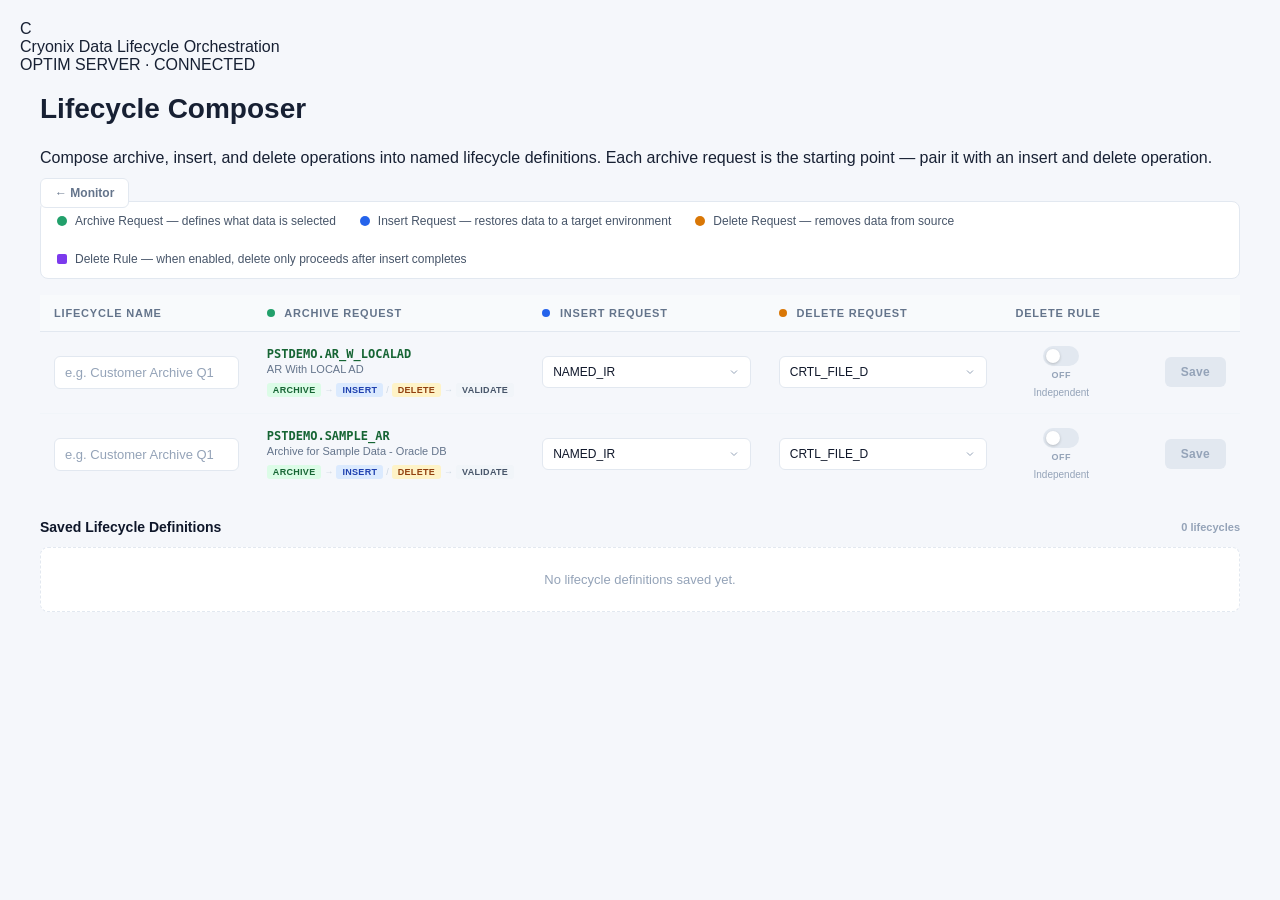
==== composer.html @ fe26cd4c "Initial commit" ====
<!DOCTYPE html>
<html lang="en">
<head>
  <meta charset="UTF-8" />
  <meta name="viewport" content="width=device-width, initial-scale=1.0" />
  <title>Cryonix — Lifecycle Composer</title>
  <link rel="stylesheet" href="css/main.css" />
  <link rel="stylesheet" href="css/composer.css" />
</head>
<body>

  <header class="app-header">
    <div class="header-brand">
      <div class="brand-mark">C</div>
      <div class="brand-text">
        <span class="brand-name">Cryonix</span>
        <span class="brand-sub">Data Lifecycle Orchestration</span>
      </div>
    </div>
    <div class="header-meta">
      <span class="server-status">
        <span class="status-dot"></span>
        OPTIM SERVER · CONNECTED
      </span>
    </div>
  </header>

  <div class="container">

    <div class="page-header">
      <div>
        <h1 class="title">Lifecycle Composer</h1>
        <p class="subtitle">
          Compose archive, insert, and delete operations into named lifecycle definitions.
          Each archive request is the starting point — pair it with an insert and delete operation.
        </p>
      </div>
      <div class="page-actions">
        <a href="../index.html" class="back-link-inline">← Monitor</a>
      </div>
    </div>

    <!-- Legend -->
    <div class="composer-legend">
      <div class="legend-item">
        <span class="legend-dot legend-ar"></span>
        <span>Archive Request — defines what data is selected</span>
      </div>
      <div class="legend-item">
        <span class="legend-dot legend-ir"></span>
        <span>Insert Request — restores data to a target environment</span>
      </div>
      <div class="legend-item">
        <span class="legend-dot legend-dr"></span>
        <span>Delete Request — removes data from source</span>
      </div>
      <div class="legend-item">
        <span class="legend-dot legend-rule"></span>
        <span>Delete Rule — when enabled, delete only proceeds after insert completes</span>
      </div>
    </div>

    <!-- Composer Table -->
    <div class="table-wrap">
      <table class="composer-table" id="composer-table">
        <thead>
          <tr>
            <th class="col-lc-name">Lifecycle Name</th>
            <th class="col-ar">
              <span class="th-dot th-dot--ar"></span>
              Archive Request
            </th>
            <th class="col-ir">
              <span class="th-dot th-dot--ir"></span>
              Insert Request
            </th>
            <th class="col-dr">
              <span class="th-dot th-dot--dr"></span>
              Delete Request
            </th>
            <th class="col-rule">Delete Rule</th>
            <th class="col-action"></th>
          </tr>
        </thead>
        <tbody id="composer-body">
          <tr><td colspan="6" class="loading-cell">Loading objects from Optim catalog…</td></tr>
        </tbody>
      </table>
    </div>

    <!-- Saved Lifecycles -->
    <div class="saved-section">
      <div class="saved-header">
        <span class="saved-title">Saved Lifecycle Definitions</span>
        <span class="saved-count" id="saved-count">0 lifecycles</span>
      </div>
      <div id="saved-list" class="saved-list">
        <div class="saved-empty">No lifecycle definitions saved yet.</div>
      </div>
    </div>

  </div>

  <!-- Toast notification -->
  <div class="toast" id="toast"></div>

  <script type="module" src="js/composer.js"></script>
</body>
</html>
---- css/main.css ----
body {
  font-family: Arial, sans-serif;
  background: #f5f7fb;
  margin: 0;
  padding: 20px;
  color: #172033;
}

.container {
  max-width: 1200px;
  margin: auto;
}

.title {
  margin-bottom: 24px;
  font-size: 28px;
  font-weight: 700;
}

.lifecycle-table {
  width: 100%;
  border-collapse: collapse;
  background: #fff;
  border-radius: 12px;
  overflow: hidden;
  box-shadow: 0 4px 12px rgba(0,0,0,0.06);
}

.lifecycle-table th {
  background: #eef2f7;
  padding: 14px;
  text-align: center;
  font-size: 14px;
  color: #4a5568;
  font-weight: 600;
}

.lifecycle-table td {
  padding: 18px 14px;
  border-bottom: 1px solid #e5e9f2;
  vertical-align: middle;
}

/* --- WORKFLOW TIMELINE --- */

.workflow {
  display: flex;
  align-items: center;
  justify-content: space-between;
  position: relative;
}

/* Line spans EXACTLY between first and last dot */
.workflow-line {
  position: absolute;
  top: 9px;
  left: calc(50% / 4);
  right: calc(50% / 4);
  height: 4px;
  background: #d9e1ee;
  z-index: 0;
}

.step {
  flex: 1;
  text-align: center;
  position: relative;
  z-index: 1;
}

.dot {
  width: 18px;
  height: 18px;
  border-radius: 50%;
  margin: 0 auto;
  border: 3px solid #fff;
  box-shadow: 0 1px 4px rgba(0,0,0,0.12);
}

.green { background: #22a06b; }
.blue  { background: #2563eb; }
.red   { background: #d92d20; }
.gray  { background: #b7c0cf; }

/* Pulse animation ONLY for in-progress (blue) dots */
@keyframes pulse {
  0%   { transform: scale(1); }
  50%  { transform: scale(1.25); }
  100% { transform: scale(1); }
}

.dot.blue {
  animation: pulse 1.4s ease-in-out infinite;
}

.label {
  margin-top: 6px;
  font-size: 11px;
  color: #6d778b;
  font-weight: 600;
}

/* --- COLUMN WIDTHS --- */

.lifecycle-table th:nth-child(1),
.lifecycle-table td:nth-child(1) {
  width: 20%;
  text-align: left;
}

.lifecycle-table th:nth-child(2),
.lifecycle-table td:nth-child(2) {
  width: 55%;
}

/* Header widths only */
.lifecycle-table th:nth-child(3),
.lifecycle-table th:nth-child(4) {
  width: 12%;
  text-align: right;
  padding-right: 20px;
}

/* Timestamp font (cells only) */
.lifecycle-table td:nth-child(3),
.lifecycle-table td:nth-child(4) {
  font-size: 11px;
  color: #6d778b;
  font-weight: 600;
  text-align: right;
  padding-right: 20px;
}

/* --- ACTION BAR (Option B) --- */

.workflow-actions-bar {
  margin-top: 12px;
  padding: 8px 20px;
 border-top: 1px solid #c7cdd8;
border-bottom: 1px solid #c7cdd8;


  display: flex;
  justify-content: space-between;
}

.workflow-actions-bar a {
  font-size: 11px;
  font-weight: 600;
  color: #0f766e;
  text-decoration: none;
}

.workflow-actions-bar a:hover {
  text-decoration: underline;
}
---- css/composer.css ----
/* ─── Composer Legend ──────────────────────────────────────────────────────── */
.composer-legend {
  display: flex;
  gap: 24px;
  flex-wrap: wrap;
  padding: 12px 16px;
  background: #fff;
  border: 1px solid #e2e8f0;
  border-radius: 8px;
  margin-bottom: 16px;
}
.legend-item {
  display: flex;
  align-items: center;
  gap: 8px;
  font-size: 12px;
  color: #475569;
}
.legend-dot {
  width: 10px;
  height: 10px;
  border-radius: 50%;
  flex-shrink: 0;
}
.legend-ar   { background: #22a06b; }
.legend-ir   { background: #2563eb; }
.legend-dr   { background: #d97706; }
.legend-rule { background: #7c3aed; border-radius: 2px; }

/* ─── Composer Table ───────────────────────────────────────────────────────── */
.composer-table {
  width: 100%;
  border-collapse: collapse;
}
.composer-table th {
  background: #f8fafc;
  padding: 12px 14px;
  font-size: 11px;
  font-weight: 700;
  color: #64748b;
  text-transform: uppercase;
  letter-spacing: 0.8px;
  border-bottom: 1px solid #e2e8f0;
  text-align: left;
  white-space: nowrap;
}
.composer-table td {
  padding: 14px;
  border-bottom: 1px solid #f1f5f9;
  vertical-align: middle;
}
.composer-table tr:last-child td { border-bottom: none; }
.composer-table tr:hover td { background: #fafbfd; }

/* Column widths */
.col-lc-name { width: 18%; }
.col-ar      { width: 22%; }
.col-ir      { width: 20%; }
.col-dr      { width: 20%; }
.col-rule    { width: 10%; text-align: center; }
.col-action  { width: 10%; text-align: right; }

/* Header dots */
.th-dot {
  display: inline-block;
  width: 8px;
  height: 8px;
  border-radius: 50%;
  margin-right: 6px;
  vertical-align: middle;
  position: relative;
  top: -1px;
}
.th-dot--ar { background: #22a06b; }
.th-dot--ir { background: #2563eb; }
.th-dot--dr { background: #d97706; }

/* Lifecycle name input */
.lc-name-input {
  width: 100%;
  border: 1px solid #e2e8f0;
  border-radius: 6px;
  padding: 8px 10px;
  font-size: 13px;
  font-family: Arial, sans-serif;
  color: #0f172a;
  background: #fff;
  transition: border-color 0.15s;
  box-sizing: border-box;
}
.lc-name-input:focus {
  outline: none;
  border-color: #2563eb;
  box-shadow: 0 0 0 3px rgba(37, 99, 235, 0.08);
}
.lc-name-input::placeholder { color: #94a3b8; }

/* Archive request cell — read only display */
.ar-cell {
  display: flex;
  flex-direction: column;
  gap: 2px;
}
.ar-name {
  font-size: 12px;
  font-weight: 700;
  color: #166534;
  font-family: monospace;
}
.ar-desc {
  font-size: 11px;
  color: #64748b;
}

/* Dropdowns for IR / DR */
.op-select {
  width: 100%;
  border: 1px solid #e2e8f0;
  border-radius: 6px;
  padding: 8px 10px;
  font-size: 12px;
  font-family: Arial, sans-serif;
  color: #0f172a;
  background: #fff;
  cursor: pointer;
  appearance: none;
  background-image: url("data:image/svg+xml,%3Csvg xmlns='http://www.w3.org/2000/svg' width='12' height='12' viewBox='0 0 24 24' fill='none' stroke='%2394a3b8' stroke-width='2'%3E%3Cpolyline points='6 9 12 15 18 9'%3E%3C/polyline%3E%3C/svg%3E");
  background-repeat: no-repeat;
  background-position: right 10px center;
  padding-right: 28px;
  transition: border-color 0.15s;
  box-sizing: border-box;
}
.op-select:focus {
  outline: none;
  border-color: #2563eb;
  box-shadow: 0 0 0 3px rgba(37, 99, 235, 0.08);
}
.op-select.ir-select:focus { border-color: #2563eb; }
.op-select.dr-select:focus { border-color: #d97706; }

/* Delete rule toggle */
.rule-toggle-wrap {
  display: flex;
  flex-direction: column;
  align-items: center;
  gap: 4px;
}
.rule-toggle {
  position: relative;
  width: 36px;
  height: 20px;
  cursor: pointer;
}
.rule-toggle input { opacity: 0; width: 0; height: 0; }
.rule-slider {
  position: absolute;
  inset: 0;
  background: #e2e8f0;
  border-radius: 20px;
  transition: background 0.2s;
}
.rule-slider::before {
  content: '';
  position: absolute;
  width: 14px;
  height: 14px;
  border-radius: 50%;
  background: #fff;
  top: 3px;
  left: 3px;
  transition: transform 0.2s;
  box-shadow: 0 1px 3px rgba(0,0,0,0.2);
}
.rule-toggle input:checked + .rule-slider { background: #7c3aed; }
.rule-toggle input:checked + .rule-slider::before { transform: translateX(16px); }
.rule-label {
  font-size: 9px;
  font-weight: 700;
  text-transform: uppercase;
  letter-spacing: 0.5px;
  color: #94a3b8;
}
.rule-label.active { color: #7c3aed; }

/* Rule description tooltip area */
.rule-hint {
  font-size: 10px;
  color: #94a3b8;
  text-align: center;
  line-height: 1.3;
  margin-top: 2px;
}
.rule-hint.active { color: #7c3aed; }

/* Save button */
.btn-save {
  background: #0f172a;
  color: #fff;
  border: none;
  border-radius: 6px;
  padding: 8px 16px;
  font-size: 12px;
  font-weight: 700;
  cursor: pointer;
  white-space: nowrap;
  transition: all 0.15s;
  letter-spacing: 0.3px;
}
.btn-save:hover { background: #1e293b; }
.btn-save:disabled {
  background: #e2e8f0;
  color: #94a3b8;
  cursor: not-allowed;
}
.btn-save.saved {
  background: #dcfce7;
  color: #166534;
  border: 1px solid #86efac;
}

/* ─── Saved Lifecycles Section ─────────────────────────────────────────────── */
.saved-section {
  margin-top: 24px;
}
.saved-header {
  display: flex;
  justify-content: space-between;
  align-items: center;
  margin-bottom: 12px;
}
.saved-title {
  font-size: 14px;
  font-weight: 700;
  color: #0f172a;
}
.saved-count {
  font-size: 11px;
  color: #94a3b8;
  font-weight: 600;
}
.saved-list {
  display: flex;
  flex-direction: column;
  gap: 8px;
}
.saved-empty {
  padding: 24px;
  text-align: center;
  color: #94a3b8;
  font-size: 13px;
  background: #fff;
  border: 1px dashed #e2e8f0;
  border-radius: 8px;
}

/* Saved lifecycle card */
.saved-card {
  background: #fff;
  border: 1px solid #e2e8f0;
  border-radius: 8px;
  padding: 14px 16px;
  display: flex;
  align-items: center;
  gap: 16px;
  transition: box-shadow 0.15s;
}
.saved-card:hover { box-shadow: 0 2px 8px rgba(0,0,0,0.06); }
.saved-card-id {
  font-size: 11px;
  font-weight: 700;
  color: #2563eb;
  font-family: monospace;
  min-width: 48px;
}
.saved-card-name {
  font-size: 14px;
  font-weight: 600;
  color: #0f172a;
  flex: 1;
}
.saved-card-ops {
  display: flex;
  gap: 6px;
}
.saved-op-pill {
  font-size: 10px;
  font-weight: 700;
  padding: 3px 8px;
  border-radius: 4px;
  font-family: monospace;
  white-space: nowrap;
  overflow: hidden;
  text-overflow: ellipsis;
  max-width: 140px;
}
.pill-ar { background: #dcfce7; color: #166534; }
.pill-ir { background: #dbeafe; color: #1e40af; }
.pill-dr { background: #fef3c7; color: #92400e; }
.saved-card-rule {
  font-size: 10px;
  font-weight: 700;
  color: #7c3aed;
  background: #f3f0ff;
  padding: 3px 8px;
  border-radius: 4px;
  white-space: nowrap;
}
.saved-card-actions {
  display: flex;
  gap: 8px;
}
.btn-view-defn {
  font-size: 11px;
  font-weight: 700;
  color: #2563eb;
  text-decoration: none;
  padding: 5px 10px;
  border: 1px solid #dbeafe;
  border-radius: 5px;
  background: #eff6ff;
  transition: all 0.15s;
  white-space: nowrap;
}
.btn-view-defn:hover { background: #dbeafe; }
.btn-delete-saved {
  font-size: 11px;
  font-weight: 700;
  color: #94a3b8;
  background: none;
  border: 1px solid #e2e8f0;
  border-radius: 5px;
  padding: 5px 10px;
  cursor: pointer;
  transition: all 0.15s;
}
.btn-delete-saved:hover { color: #d92d20; border-color: #fca5a5; background: #fff5f5; }

/* ─── Step Order Indicator ─────────────────────────────────────────────────── */
.step-order {
  display: flex;
  align-items: center;
  gap: 3px;
  margin-top: 6px;
}
.step-pill {
  font-size: 9px;
  font-weight: 700;
  padding: 2px 6px;
  border-radius: 3px;
  text-transform: uppercase;
  letter-spacing: 0.3px;
}
.step-pill.ar { background: #dcfce7; color: #166534; }
.step-pill.ir { background: #dbeafe; color: #1e40af; }
.step-pill.dr { background: #fef3c7; color: #92400e; }
.step-pill.val { background: #f1f5f9; color: #475569; }
.step-arrow { color: #cbd5e1; font-size: 9px; }

/* ─── Toast ────────────────────────────────────────────────────────────────── */
.toast {
  position: fixed;
  bottom: 24px;
  right: 24px;
  background: #0f172a;
  color: #fff;
  padding: 12px 20px;
  border-radius: 8px;
  font-size: 13px;
  font-weight: 600;
  box-shadow: 0 4px 16px rgba(0,0,0,0.2);
  opacity: 0;
  transform: translateY(8px);
  transition: all 0.2s;
  pointer-events: none;
  z-index: 100;
}
.toast.show {
  opacity: 1;
  transform: translateY(0);
}
.toast.success { background: #059669; }
.toast.error   { background: #d92d20; }

/* ─── Back link inline ─────────────────────────────────────────────────────── */
.back-link-inline {
  font-size: 12px;
  font-weight: 600;
  color: #64748b;
  text-decoration: none;
  padding: 7px 14px;
  border: 1px solid #e2e8f0;
  border-radius: 6px;
  background: #fff;
  transition: all 0.15s;
}
.back-link-inline:hover { color: #2563eb; border-color: #bfdbfe; }
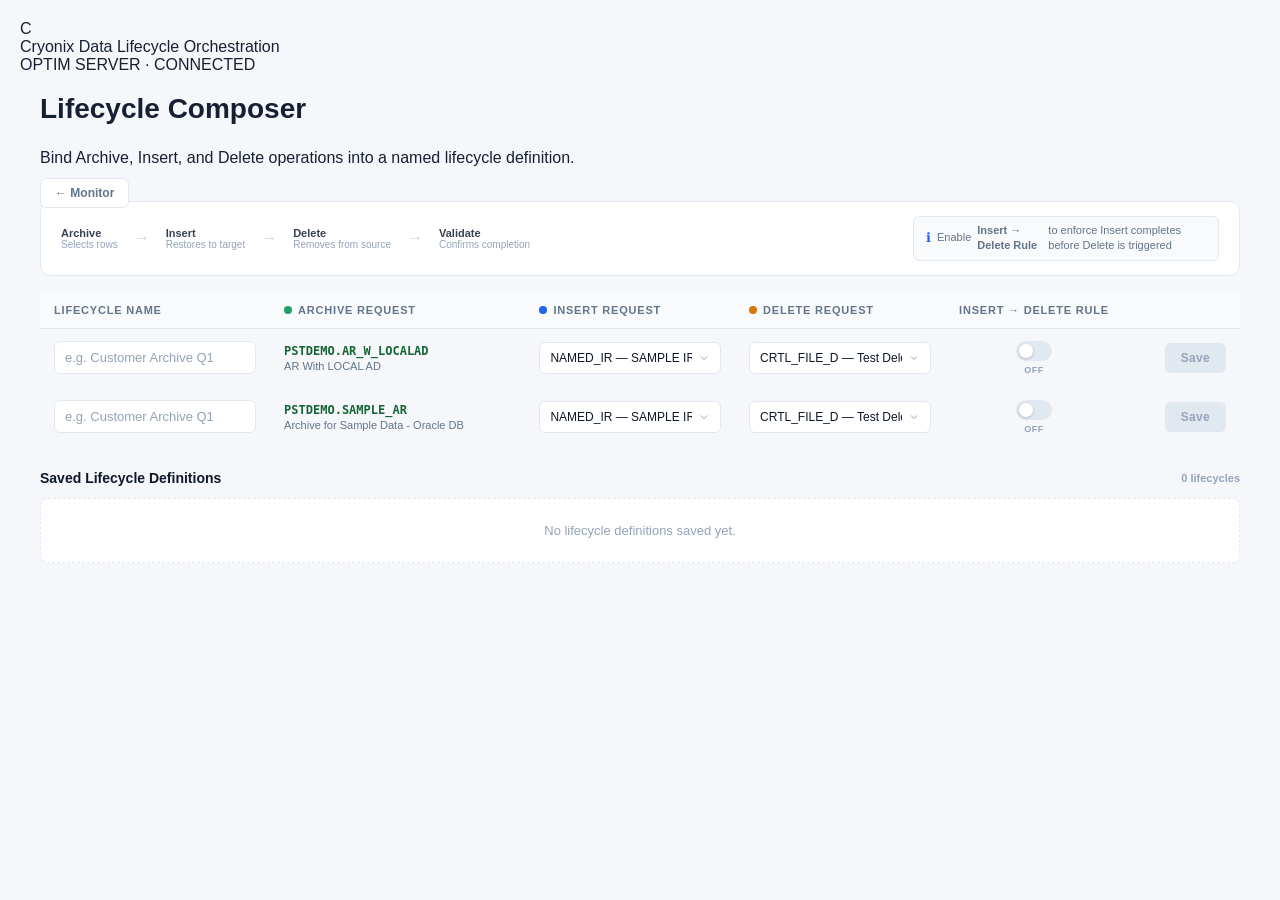
==== commit 3ba035f4: "EOD 4-21" ====
--- a/composer.html
+++ b/composer.html
@@ -18,45 +18,33 @@
       </div>
     </div>
     <div class="header-meta">
-      <span class="server-status">
-        <span class="status-dot"></span>
-        OPTIM SERVER · CONNECTED
-      </span>
+      <span class="server-status"><span class="status-dot"></span>OPTIM SERVER · CONNECTED</span>
     </div>
   </header>
 
   <div class="container">
-
     <div class="page-header">
       <div>
         <h1 class="title">Lifecycle Composer</h1>
-        <p class="subtitle">
-          Compose archive, insert, and delete operations into named lifecycle definitions.
-          Each archive request is the starting point — pair it with an insert and delete operation.
-        </p>
+        <p class="subtitle">Bind Archive, Insert, and Delete operations into a named lifecycle definition.</p>
       </div>
       <div class="page-actions">
-        <a href="../index.html" class="back-link-inline">← Monitor</a>
+        <a href="/" class="back-link-inline">← Monitor</a>
       </div>
     </div>
 
-    <!-- Legend -->
-    <div class="composer-legend">
-      <div class="legend-item">
-        <span class="legend-dot legend-ar"></span>
-        <span>Archive Request — defines what data is selected</span>
-      </div>
-      <div class="legend-item">
-        <span class="legend-dot legend-ir"></span>
-        <span>Insert Request — restores data to a target environment</span>
-      </div>
-      <div class="legend-item">
-        <span class="legend-dot legend-dr"></span>
-        <span>Delete Request — removes data from source</span>
-      </div>
-      <div class="legend-item">
-        <span class="legend-dot legend-rule"></span>
-        <span>Delete Rule — when enabled, delete only proceeds after insert completes</span>
+    <!-- Step flow — once in header -->
+    <div class="composer-flow-header">
+      <div class="flow-step flow-step--ar"><div class="flow-step-dot"></div><div class="flow-step-label">Archive</div><div class="flow-step-hint">Selects rows</div></div>
+      <div class="flow-connector">→</div>
+      <div class="flow-step flow-step--ir"><div class="flow-step-dot"></div><div class="flow-step-label">Insert</div><div class="flow-step-hint">Restores to target</div></div>
+      <div class="flow-connector">→</div>
+      <div class="flow-step flow-step--dr"><div class="flow-step-dot"></div><div class="flow-step-label">Delete</div><div class="flow-step-hint">Removes from source</div></div>
+      <div class="flow-connector">→</div>
+      <div class="flow-step flow-step--val"><div class="flow-step-dot"></div><div class="flow-step-label">Validate</div><div class="flow-step-hint">Confirms completion</div></div>
+      <div class="flow-rule-note">
+        <span class="rule-note-icon">ℹ</span>
+        Enable <strong>Insert → Delete Rule</strong> to enforce Insert completes before Delete is triggered
       </div>
     </div>
 
@@ -66,19 +54,10 @@
         <thead>
           <tr>
             <th class="col-lc-name">Lifecycle Name</th>
-            <th class="col-ar">
-              <span class="th-dot th-dot--ar"></span>
-              Archive Request
-            </th>
-            <th class="col-ir">
-              <span class="th-dot th-dot--ir"></span>
-              Insert Request
-            </th>
-            <th class="col-dr">
-              <span class="th-dot th-dot--dr"></span>
-              Delete Request
-            </th>
-            <th class="col-rule">Delete Rule</th>
+            <th class="col-ar"><span class="th-dot th-dot--ar"></span>Archive Request</th>
+            <th class="col-ir"><span class="th-dot th-dot--ir"></span>Insert Request</th>
+            <th class="col-dr"><span class="th-dot th-dot--dr"></span>Delete Request</th>
+            <th class="col-rule">Insert → Delete Rule</th>
             <th class="col-action"></th>
           </tr>
         </thead>
@@ -98,12 +77,9 @@
         <div class="saved-empty">No lifecycle definitions saved yet.</div>
       </div>
     </div>
-
   </div>
 
-  <!-- Toast notification -->
   <div class="toast" id="toast"></div>
-
   <script type="module" src="js/composer.js"></script>
 </body>
 </html>
--- a/css/composer.css
+++ b/css/composer.css
@@ -1,37 +1,45 @@
-/* ─── Composer Legend ──────────────────────────────────────────────────────── */
-.composer-legend {
+/* ─── Step Flow Header — dots matching monitor ─────────────────────────────── */
+.composer-flow-header {
   display: flex;
-  gap: 24px;
-  flex-wrap: wrap;
-  padding: 12px 16px;
+  align-items: center;
+  gap: 16px;
+  padding: 14px 20px;
   background: #fff;
   border: 1px solid #e2e8f0;
-  border-radius: 8px;
+  border-radius: 10px;
   margin-bottom: 16px;
-}
-.legend-item {
+  flex-wrap: wrap;
+}
+.flow-dot-wrap { display: flex; flex-direction: column; align-items: center; gap: 4px; }
+.flow-dot {
+  width: 18px; height: 18px; border-radius: 50%;
+  border: 3px solid #fff; box-shadow: 0 1px 4px rgba(0,0,0,0.12);
+}
+.flow-dot.ar  { background: #22a06b; }
+.flow-dot.ir  { background: #2563eb; }
+.flow-dot.dr  { background: #d97706; }
+.flow-dot.val { background: #94a3b8; }
+.flow-step-label { font-size: 11px; font-weight: 700; color: #374151; }
+.flow-step-hint  { font-size: 10px; color: #94a3b8; }
+.flow-connector  { color: #cbd5e1; font-size: 16px; font-weight: 700; flex-shrink: 0; }
+.flow-rule-note {
+  margin-left: auto;
+  font-size: 11px;
+  color: #64748b;
+  background: #f8fafc;
+  border: 1px solid #e2e8f0;
+  border-radius: 6px;
+  padding: 6px 12px;
   display: flex;
   align-items: center;
-  gap: 8px;
-  font-size: 12px;
-  color: #475569;
-}
-.legend-dot {
-  width: 10px;
-  height: 10px;
-  border-radius: 50%;
-  flex-shrink: 0;
-}
-.legend-ar   { background: #22a06b; }
-.legend-ir   { background: #2563eb; }
-.legend-dr   { background: #d97706; }
-.legend-rule { background: #7c3aed; border-radius: 2px; }
+  gap: 6px;
+  max-width: 280px;
+  line-height: 1.4;
+}
+.rule-note-icon { color: #2563eb; font-size: 13px; flex-shrink: 0; }
 
 /* ─── Composer Table ───────────────────────────────────────────────────────── */
-.composer-table {
-  width: 100%;
-  border-collapse: collapse;
-}
+.composer-table { width: 100%; border-collapse: collapse; }
 .composer-table th {
   background: #f8fafc;
   padding: 12px 14px;
@@ -45,353 +53,155 @@
   white-space: nowrap;
 }
 .composer-table td {
-  padding: 14px;
+  padding: 12px 14px;
   border-bottom: 1px solid #f1f5f9;
   vertical-align: middle;
 }
 .composer-table tr:last-child td { border-bottom: none; }
 .composer-table tr:hover td { background: #fafbfd; }
 
-/* Column widths */
-.col-lc-name { width: 18%; }
+.col-lc-name { width: 20%; }
 .col-ar      { width: 22%; }
-.col-ir      { width: 20%; }
-.col-dr      { width: 20%; }
-.col-rule    { width: 10%; text-align: center; }
+.col-ir      { width: 18%; }
+.col-dr      { width: 18%; }
+.col-rule    { width: 12%; text-align: center; }
 .col-action  { width: 10%; text-align: right; }
 
-/* Header dots */
-.th-dot {
-  display: inline-block;
-  width: 8px;
-  height: 8px;
-  border-radius: 50%;
-  margin-right: 6px;
-  vertical-align: middle;
-  position: relative;
-  top: -1px;
-}
+.th-dot { display: inline-block; width: 8px; height: 8px; border-radius: 50%; margin-right: 6px; vertical-align: middle; position: relative; top: -1px; }
 .th-dot--ar { background: #22a06b; }
 .th-dot--ir { background: #2563eb; }
 .th-dot--dr { background: #d97706; }
 
 /* Lifecycle name input */
 .lc-name-input {
-  width: 100%;
-  border: 1px solid #e2e8f0;
-  border-radius: 6px;
-  padding: 8px 10px;
-  font-size: 13px;
-  font-family: Arial, sans-serif;
-  color: #0f172a;
-  background: #fff;
-  transition: border-color 0.15s;
-  box-sizing: border-box;
-}
-.lc-name-input:focus {
-  outline: none;
-  border-color: #2563eb;
-  box-shadow: 0 0 0 3px rgba(37, 99, 235, 0.08);
-}
+  width: 100%; border: 1px solid #e2e8f0; border-radius: 6px;
+  padding: 8px 10px; font-size: 13px; font-family: Arial, sans-serif;
+  color: #0f172a; background: #fff; transition: border-color 0.15s; box-sizing: border-box;
+}
+.lc-name-input:focus { outline: none; border-color: #2563eb; box-shadow: 0 0 0 3px rgba(37,99,235,0.08); }
 .lc-name-input::placeholder { color: #94a3b8; }
 
-/* Archive request cell — read only display */
-.ar-cell {
-  display: flex;
-  flex-direction: column;
-  gap: 2px;
-}
-.ar-name {
-  font-size: 12px;
-  font-weight: 700;
-  color: #166534;
-  font-family: monospace;
-}
-.ar-desc {
-  font-size: 11px;
-  color: #64748b;
-}
-
-/* Dropdowns for IR / DR */
+/* AR display cell */
+.ar-cell { display: flex; flex-direction: column; gap: 2px; }
+.ar-name { font-size: 12px; font-weight: 700; color: #166534; font-family: monospace; }
+.ar-desc { font-size: 11px; color: #64748b; }
+
+/* IR/DR dropdowns */
 .op-select {
-  width: 100%;
-  border: 1px solid #e2e8f0;
-  border-radius: 6px;
-  padding: 8px 10px;
-  font-size: 12px;
-  font-family: Arial, sans-serif;
-  color: #0f172a;
-  background: #fff;
-  cursor: pointer;
-  appearance: none;
+  width: 100%; border: 1px solid #e2e8f0; border-radius: 6px;
+  padding: 8px 28px 8px 10px; font-size: 12px; font-family: Arial, sans-serif;
+  color: #0f172a; background: #fff; cursor: pointer; appearance: none;
   background-image: url("data:image/svg+xml,%3Csvg xmlns='http://www.w3.org/2000/svg' width='12' height='12' viewBox='0 0 24 24' fill='none' stroke='%2394a3b8' stroke-width='2'%3E%3Cpolyline points='6 9 12 15 18 9'%3E%3C/polyline%3E%3C/svg%3E");
-  background-repeat: no-repeat;
-  background-position: right 10px center;
-  padding-right: 28px;
-  transition: border-color 0.15s;
-  box-sizing: border-box;
-}
-.op-select:focus {
-  outline: none;
-  border-color: #2563eb;
-  box-shadow: 0 0 0 3px rgba(37, 99, 235, 0.08);
-}
-.op-select.ir-select:focus { border-color: #2563eb; }
-.op-select.dr-select:focus { border-color: #d97706; }
+  background-repeat: no-repeat; background-position: right 10px center;
+  transition: border-color 0.15s; box-sizing: border-box;
+}
+.op-select:focus { outline: none; border-color: #2563eb; box-shadow: 0 0 0 3px rgba(37,99,235,0.08); }
 
 /* Delete rule toggle */
-.rule-toggle-wrap {
-  display: flex;
-  flex-direction: column;
-  align-items: center;
-  gap: 4px;
-}
-.rule-toggle {
-  position: relative;
-  width: 36px;
-  height: 20px;
-  cursor: pointer;
-}
+.rule-toggle-wrap { display: flex; flex-direction: column; align-items: center; gap: 4px; }
+.rule-toggle { position: relative; width: 36px; height: 20px; cursor: pointer; }
 .rule-toggle input { opacity: 0; width: 0; height: 0; }
-.rule-slider {
-  position: absolute;
-  inset: 0;
-  background: #e2e8f0;
-  border-radius: 20px;
-  transition: background 0.2s;
-}
-.rule-slider::before {
-  content: '';
-  position: absolute;
-  width: 14px;
-  height: 14px;
-  border-radius: 50%;
-  background: #fff;
-  top: 3px;
-  left: 3px;
-  transition: transform 0.2s;
-  box-shadow: 0 1px 3px rgba(0,0,0,0.2);
-}
+.rule-slider { position: absolute; inset: 0; background: #e2e8f0; border-radius: 20px; transition: background 0.2s; }
+.rule-slider::before { content: ''; position: absolute; width: 14px; height: 14px; border-radius: 50%; background: #fff; top: 3px; left: 3px; transition: transform 0.2s; box-shadow: 0 1px 3px rgba(0,0,0,0.2); }
 .rule-toggle input:checked + .rule-slider { background: #7c3aed; }
 .rule-toggle input:checked + .rule-slider::before { transform: translateX(16px); }
-.rule-label {
-  font-size: 9px;
-  font-weight: 700;
-  text-transform: uppercase;
-  letter-spacing: 0.5px;
-  color: #94a3b8;
-}
+.rule-label { font-size: 9px; font-weight: 700; text-transform: uppercase; letter-spacing: 0.5px; color: #94a3b8; }
 .rule-label.active { color: #7c3aed; }
-
-/* Rule description tooltip area */
-.rule-hint {
-  font-size: 10px;
-  color: #94a3b8;
-  text-align: center;
-  line-height: 1.3;
-  margin-top: 2px;
-}
-.rule-hint.active { color: #7c3aed; }
 
 /* Save button */
 .btn-save {
-  background: #0f172a;
-  color: #fff;
-  border: none;
-  border-radius: 6px;
-  padding: 8px 16px;
-  font-size: 12px;
-  font-weight: 700;
-  cursor: pointer;
-  white-space: nowrap;
-  transition: all 0.15s;
-  letter-spacing: 0.3px;
+  background: #0f172a; color: #fff; border: none; border-radius: 6px;
+  padding: 8px 16px; font-size: 12px; font-weight: 700; cursor: pointer;
+  white-space: nowrap; transition: all 0.15s; letter-spacing: 0.3px;
 }
 .btn-save:hover { background: #1e293b; }
-.btn-save:disabled {
-  background: #e2e8f0;
-  color: #94a3b8;
-  cursor: not-allowed;
-}
-.btn-save.saved {
-  background: #dcfce7;
-  color: #166534;
-  border: 1px solid #86efac;
-}
-
-/* ─── Saved Lifecycles Section ─────────────────────────────────────────────── */
-.saved-section {
-  margin-top: 24px;
-}
-.saved-header {
-  display: flex;
-  justify-content: space-between;
-  align-items: center;
-  margin-bottom: 12px;
-}
-.saved-title {
-  font-size: 14px;
-  font-weight: 700;
-  color: #0f172a;
-}
-.saved-count {
-  font-size: 11px;
-  color: #94a3b8;
-  font-weight: 600;
-}
-.saved-list {
-  display: flex;
-  flex-direction: column;
-  gap: 8px;
-}
-.saved-empty {
-  padding: 24px;
-  text-align: center;
-  color: #94a3b8;
-  font-size: 13px;
-  background: #fff;
-  border: 1px dashed #e2e8f0;
-  border-radius: 8px;
-}
-
-/* Saved lifecycle card */
+.btn-save:disabled { background: #e2e8f0; color: #94a3b8; cursor: not-allowed; }
+.btn-save.saved { background: #dcfce7; color: #166534; border: 1px solid #86efac; }
+
+/* ─── Saved Section ────────────────────────────────────────────────────────── */
+.saved-section { margin-top: 24px; }
+.saved-header { display: flex; justify-content: space-between; align-items: center; margin-bottom: 12px; }
+.saved-title { font-size: 14px; font-weight: 700; color: #0f172a; }
+.saved-count { font-size: 11px; color: #94a3b8; font-weight: 600; }
+.saved-list { display: flex; flex-direction: column; gap: 8px; }
+.saved-empty { padding: 24px; text-align: center; color: #94a3b8; font-size: 13px; background: #fff; border: 1px dashed #e2e8f0; border-radius: 8px; }
+
 .saved-card {
-  background: #fff;
-  border: 1px solid #e2e8f0;
-  border-radius: 8px;
-  padding: 14px 16px;
-  display: flex;
-  align-items: center;
-  gap: 16px;
+  background: #fff; border: 1px solid #e2e8f0; border-radius: 8px;
+  padding: 14px 16px; display: flex; align-items: center; gap: 16px;
   transition: box-shadow 0.15s;
 }
 .saved-card:hover { box-shadow: 0 2px 8px rgba(0,0,0,0.06); }
-.saved-card-id {
-  font-size: 11px;
-  font-weight: 700;
-  color: #2563eb;
-  font-family: monospace;
-  min-width: 48px;
-}
-.saved-card-name {
-  font-size: 14px;
-  font-weight: 600;
-  color: #0f172a;
-  flex: 1;
-}
-.saved-card-ops {
-  display: flex;
-  gap: 6px;
-}
-.saved-op-pill {
-  font-size: 10px;
-  font-weight: 700;
-  padding: 3px 8px;
-  border-radius: 4px;
-  font-family: monospace;
-  white-space: nowrap;
-  overflow: hidden;
-  text-overflow: ellipsis;
-  max-width: 140px;
-}
+.saved-card-id { font-size: 11px; font-weight: 700; color: #2563eb; font-family: monospace; min-width: 48px; }
+.saved-card-name { font-size: 14px; font-weight: 600; color: #0f172a; flex: 1; }
+.saved-card-ops { display: flex; gap: 6px; }
+.saved-op-pill { font-size: 10px; font-weight: 700; padding: 3px 8px; border-radius: 4px; font-family: monospace; white-space: nowrap; overflow: hidden; text-overflow: ellipsis; max-width: 160px; }
 .pill-ar { background: #dcfce7; color: #166534; }
 .pill-ir { background: #dbeafe; color: #1e40af; }
 .pill-dr { background: #fef3c7; color: #92400e; }
-.saved-card-rule {
-  font-size: 10px;
-  font-weight: 700;
-  color: #7c3aed;
-  background: #f3f0ff;
-  padding: 3px 8px;
-  border-radius: 4px;
-  white-space: nowrap;
-}
-.saved-card-actions {
-  display: flex;
-  gap: 8px;
-}
+.saved-card-rule { font-size: 10px; font-weight: 700; color: #7c3aed; background: #f3f0ff; padding: 3px 8px; border-radius: 4px; white-space: nowrap; }
+.saved-card-actions { display: flex; gap: 8px; }
+
 .btn-view-defn {
-  font-size: 11px;
-  font-weight: 700;
-  color: #2563eb;
-  text-decoration: none;
-  padding: 5px 10px;
-  border: 1px solid #dbeafe;
-  border-radius: 5px;
-  background: #eff6ff;
-  transition: all 0.15s;
-  white-space: nowrap;
+  font-size: 11px; font-weight: 700; color: #2563eb; text-decoration: none;
+  padding: 5px 10px; border: 1px solid #dbeafe; border-radius: 5px;
+  background: #eff6ff; transition: all 0.15s; white-space: nowrap;
 }
 .btn-view-defn:hover { background: #dbeafe; }
 .btn-delete-saved {
-  font-size: 11px;
-  font-weight: 700;
-  color: #94a3b8;
-  background: none;
-  border: 1px solid #e2e8f0;
-  border-radius: 5px;
-  padding: 5px 10px;
-  cursor: pointer;
-  transition: all 0.15s;
+  font-size: 11px; font-weight: 700; color: #94a3b8; background: none;
+  border: 1px solid #e2e8f0; border-radius: 5px; padding: 5px 10px;
+  cursor: pointer; transition: all 0.15s;
 }
 .btn-delete-saved:hover { color: #d92d20; border-color: #fca5a5; background: #fff5f5; }
-
-/* ─── Step Order Indicator ─────────────────────────────────────────────────── */
-.step-order {
-  display: flex;
-  align-items: center;
-  gap: 3px;
-  margin-top: 6px;
-}
-.step-pill {
-  font-size: 9px;
-  font-weight: 700;
-  padding: 2px 6px;
-  border-radius: 3px;
-  text-transform: uppercase;
-  letter-spacing: 0.3px;
-}
-.step-pill.ar { background: #dcfce7; color: #166534; }
-.step-pill.ir { background: #dbeafe; color: #1e40af; }
-.step-pill.dr { background: #fef3c7; color: #92400e; }
-.step-pill.val { background: #f1f5f9; color: #475569; }
-.step-arrow { color: #cbd5e1; font-size: 9px; }
 
 /* ─── Toast ────────────────────────────────────────────────────────────────── */
 .toast {
-  position: fixed;
-  bottom: 24px;
-  right: 24px;
-  background: #0f172a;
-  color: #fff;
-  padding: 12px 20px;
-  border-radius: 8px;
-  font-size: 13px;
-  font-weight: 600;
-  box-shadow: 0 4px 16px rgba(0,0,0,0.2);
-  opacity: 0;
-  transform: translateY(8px);
-  transition: all 0.2s;
-  pointer-events: none;
-  z-index: 100;
-}
-.toast.show {
-  opacity: 1;
-  transform: translateY(0);
-}
+  position: fixed; bottom: 24px; right: 24px; background: #0f172a; color: #fff;
+  padding: 12px 20px; border-radius: 8px; font-size: 13px; font-weight: 600;
+  box-shadow: 0 4px 16px rgba(0,0,0,0.2); opacity: 0; transform: translateY(8px);
+  transition: all 0.2s; pointer-events: none; z-index: 100;
+}
+.toast.show { opacity: 1; transform: translateY(0); }
 .toast.success { background: #059669; }
 .toast.error   { background: #d92d20; }
 
-/* ─── Back link inline ─────────────────────────────────────────────────────── */
 .back-link-inline {
-  font-size: 12px;
-  font-weight: 600;
-  color: #64748b;
-  text-decoration: none;
-  padding: 7px 14px;
-  border: 1px solid #e2e8f0;
-  border-radius: 6px;
-  background: #fff;
-  transition: all 0.15s;
+  font-size: 12px; font-weight: 600; color: #64748b; text-decoration: none;
+  padding: 7px 14px; border: 1px solid #e2e8f0; border-radius: 6px;
+  background: #fff; transition: all 0.15s;
 }
 .back-link-inline:hover { color: #2563eb; border-color: #bfdbfe; }
+
+/* ─── Saved inline row ─────────────────────────────────────────────────────── */
+.row-saved td { background: #f8fffe !important; }
+.row-clone td { background: #fffdf0 !important; }
+.saved-inline { display: flex; align-items: center; gap: 8px; }
+.saved-inline-id   { font-size: 11px; font-weight: 700; color: #2563eb; font-family: monospace; }
+.saved-inline-name { font-size: 13px; font-weight: 600; color: #0f172a; }
+.saved-inline-badge {
+  font-size: 10px; font-weight: 700; color: #166534;
+  background: #dcfce7; border-radius: 4px; padding: 2px 8px;
+}
+.saved-op-cell { vertical-align: middle; }
+.saved-op-pill {
+  font-size: 10px; font-weight: 700; padding: 3px 8px;
+  border-radius: 4px; font-family: monospace;
+}
+.pill-ar { background: #dcfce7; color: #166534; }
+.pill-ir { background: #dbeafe; color: #1e40af; }
+.pill-dr { background: #fef3c7; color: #92400e; }
+
+/* Clone and view small buttons */
+.btn-clone {
+  font-size: 11px; font-weight: 700; color: #475569; background: #fff;
+  border: 1px solid #e2e8f0; border-radius: 5px; padding: 5px 10px;
+  cursor: pointer; transition: all 0.15s;
+}
+.btn-clone:hover { background: #f1f5f9; border-color: #94a3b8; }
+.btn-view-small {
+  font-size: 11px; font-weight: 700; color: #2563eb; text-decoration: none;
+  padding: 5px 10px; border: 1px solid #dbeafe; border-radius: 5px;
+  background: #eff6ff; transition: all 0.15s; white-space: nowrap;
+}
+.btn-view-small:hover { background: #dbeafe; }
